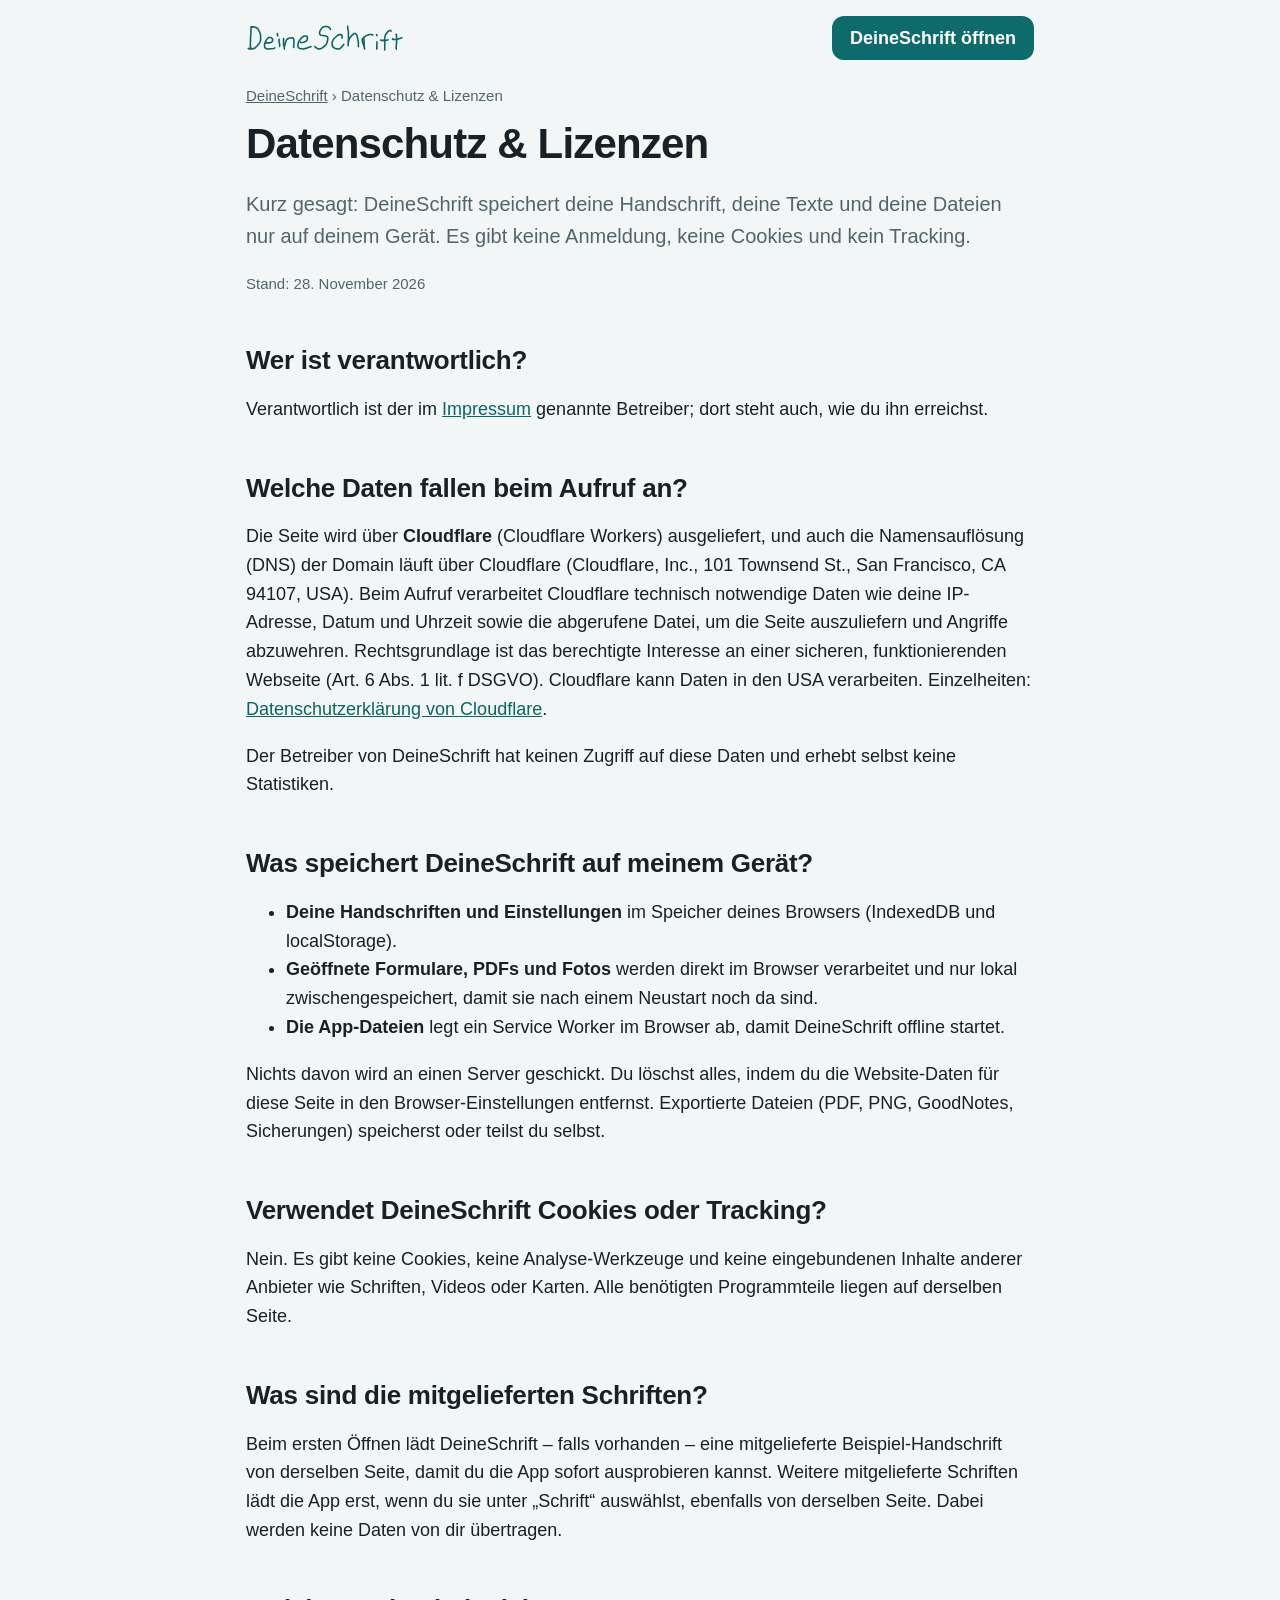
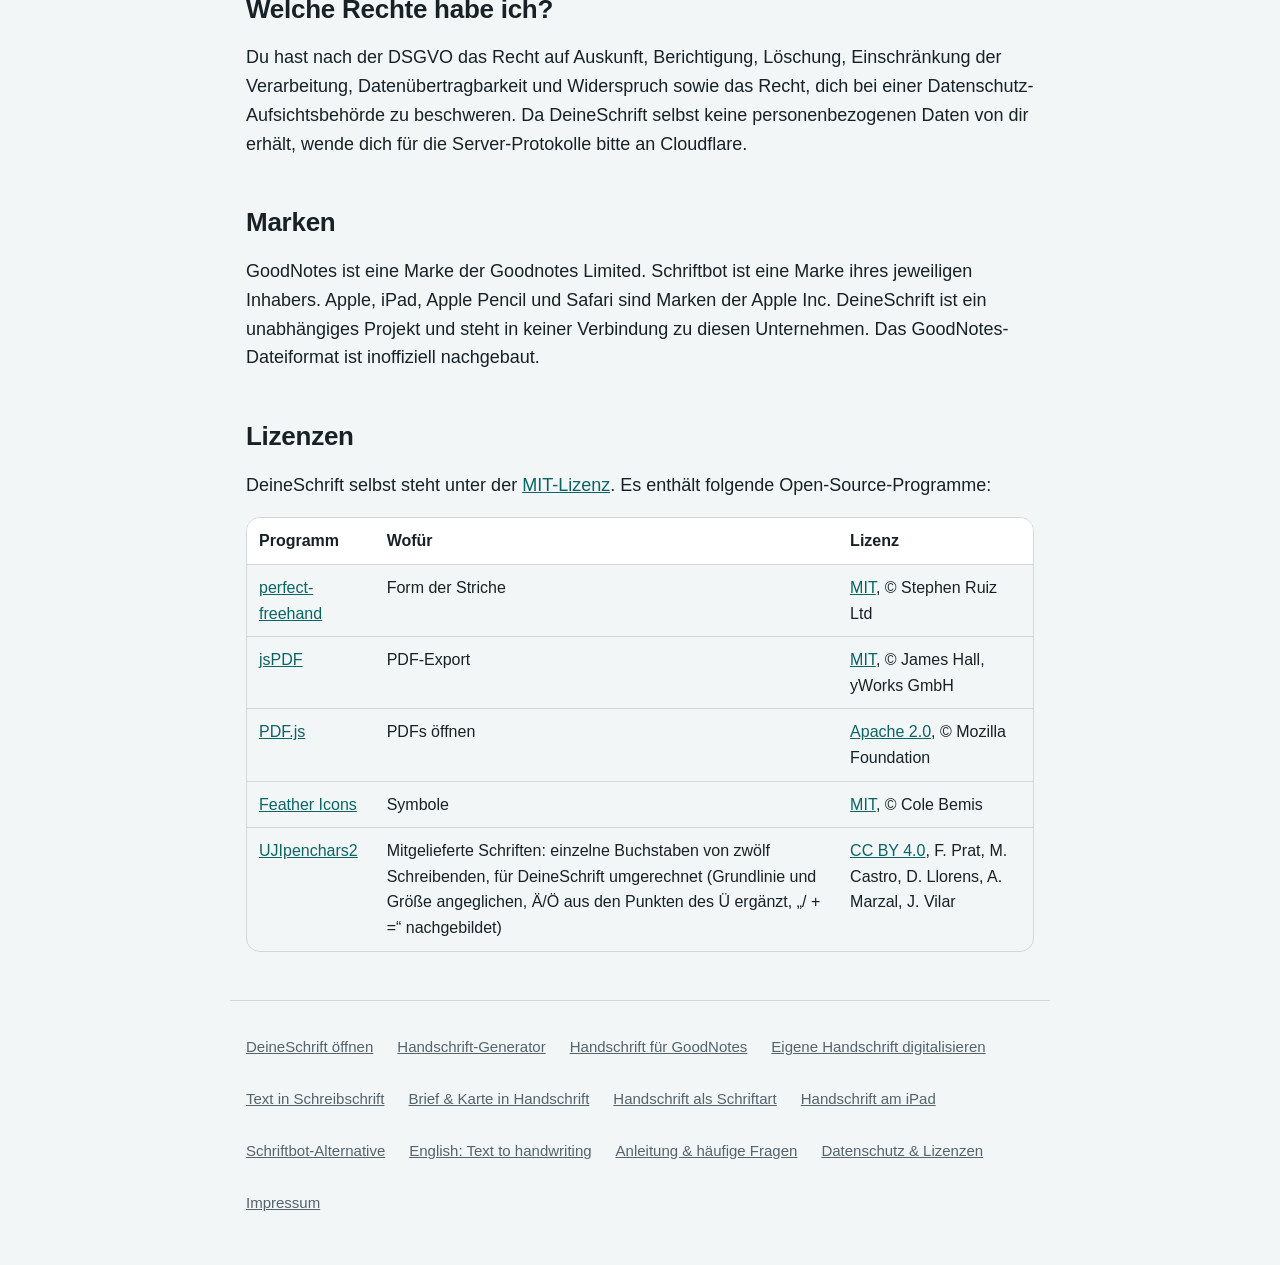
==== datenschutz.html @ 7032df58 "SEO/AEO/GEO: Themenseiten Schriftbot-Alternative, Schreibschrift, Brief & Karte, Schriftart, iPad, e" ====
<!doctype html>
<html lang="de">
<head>
  <meta charset="utf-8">
  <script>/* Nur eine Adresse: www leitet auf die Hauptadresse um (sonst getrennte Speicher für Schrift und Einstellungen) */
    if (location.hostname === 'www.deineschrift.de') location.replace('https://deineschrift.de' + location.pathname + location.search + location.hash);</script>
  <meta name="viewport" content="width=device-width, initial-scale=1, viewport-fit=cover">
  <title>Datenschutz &amp; Lizenzen – DeineSchrift</title>
  <meta name="description" content="Datenschutzerklärung und Lizenzen von DeineSchrift: keine Cookies, kein Tracking, Handschrift und Texte bleiben auf deinem Gerät.">
  <link rel="canonical" href="https://deineschrift.de/datenschutz">
  <meta name="theme-color" content="#ffffff">
  <script>try { if (localStorage.getItem('theme') === 'dark') document.documentElement.dataset.theme = 'dark'; } catch (e) {}</script>
  <link rel="icon" href="icons/icon-192.png">
  <link rel="stylesheet" href="css/seite.css">
</head>
<body>
  <header class="top">
    <a class="logo" href="./"><svg class="logo-hw" viewBox="0 0 115.4 20.5" role="img" aria-label="DeineSchrift"><path d="M3.9 1.9L3.6 2.2L3.9 1.9L3.6 2.2L3.5 3.3L3.5 6.9L3.2 9.5L3 17.8L3.1 18L3 17.8L3.1 18L3.3 17.8L3.4 17.1M4.7 2.3L4.4 2.1L5.4 2.1L7.2 2.6L8.4 3.3L9.1 4.4L10.1 6.5L10.5 7.8L10.6 11.7L10.2 12.9L9.5 14.2L7.8 16.3L6.5 17.5L4.4 18.3L2.1 18.3L2.5 18.3L1.9 18.2L1.5 17.9M14.2 14.2L14.5 13.8L14.2 14.2L14.5 13.8L17.4 13.8L18.8 13.2L18.5 13.3L19.4 12.3L19.2 12.5L19.4 11.2L18.5 10.1L17.9 9.9L16.7 9.9L16.2 10.1L15.2 11.1L14.2 12.7L14.5 12.5L14.2 12.7L13.4 15L13.5 17.1L13.9 17.6L15.1 18.2L15.8 18.3L20.4 17.9L20.9 17.4M24.2 11.2L24 11.6L24 12.5L24.1 11.4L24 12.7L24.5 14.8L24.5 16.5M23.1 8.7L22.8 7.5L22.8 7L23 8.3L22.8 6.9M27.3 11.2L27.4 10.6L27.3 15.2L27.9 16.9L27.9 18.3L27.9 16.7L29.2 12.3L29.7 11.4L30.5 10.7L30.3 11L31.1 10.5L32.5 10.2L33.9 10.1L34.4 10.4L34.8 10.9L35 13.7L34.7 16.9L34.9 17.1M39.7 13.2L39.8 13.4L40.1 13.5L41.6 13.6L41.1 13.5L42.1 13.4L43.7 12.7L44.2 12.2L44.7 11.2L44.8 9.6L44.4 9.1L44.6 9.2L43.7 8.8L42.5 8.8L41.7 9.2L40.3 10.4L39 12L38.4 12.9L37.8 15.2L37.8 15.9L37.8 15.2L37.8 15.9L38.2 17.1L39.2 18L41.6 18.3L44.1 17.8L42.8 18.1L46.6 16.9L47.5 16.5M61.7 4L61.4 3.2L60.9 2.6L59.2 1.8L57.8 1.8L56.9 2L55.9 2.4L55.4 2.9L54 5.2L53.7 6.2L53.7 7.3L53.7 7L54 7.7L54.2 7.8L53.9 7.5L54.8 8.3L58.5 8.8L59.5 9.4L59.7 10L59.5 9.7L59.7 10L59.7 11.5L59.2 13.5L58.8 14.6L58 15.6L55.7 17.5L54.3 18.2L53 18.3L52.5 18.2L50.5 16.9L50.3 16.4M70.2 10.4L70.2 8.3L69.8 8L69.2 7.7L69.3 7.8L68.1 7.7L66.8 8.4L64.2 10.8L63.6 11.7L62.9 13.4L63 16L63 15.7L63.5 16.8L64.7 17.7L66.8 18.3L66.5 18.2L67.9 18.3L68.6 18.1L69.2 17.6L70.5 16.2L71.5 14.9M74.3 1.5L74.3 2.7L74.8 5.4L74.9 7.5L74.8 7L74.9 11.1L74.6 13.6L74.7 13.3L74.6 15.9L74.6 14.8L74.9 12.7L75.7 10.5L76.4 9.4L78.3 7.5L79.2 7L80 7L80.8 7.7L81.6 10.5L82.1 13.3L82.2 16.6M85.9 9.7L86.3 11.7L86.5 17.7L86.7 18.3L86.5 17.1L85 12.8L85.2 13.3L84.9 11.4L85.3 10.6L86.6 9.4L88 8.5L90.1 7.8L89.7 7.9L90.5 7.7L92 7.7L92.7 8M95.7 13.1L95.6 18.3L95.8 17.5M95.7 8.6L95.7 8.1L95.6 7.8L95.7 8.2L95.6 7.8L95.5 8M106 5.3L106 5L105.8 4.9L106 5.2L106 5L105.7 4.7L104.8 4.8L103.5 5.8L101.9 8L101.3 11.2L101.5 15.4L101.4 19M98.5 11.8L99.1 12L102.4 12L103.9 11.5M109.7 7.7L109.8 7.5L109.7 7.7L109.8 7.5L109.9 7.5L110.1 9.8L110.1 14.4L109.8 16.3L109.8 18L110 18.3M107.3 10.7L107.1 11.1L107.2 10.8L107.1 11.1L107.6 11.4L109.6 11.4L109.1 11.4L110.4 11.3L113.9 10.1" fill="none" stroke="currentColor" stroke-width="1.15" stroke-linecap="round" stroke-linejoin="round"/></svg></a>
    <a class="cta" href="./">DeineSchrift öffnen</a>
  </header>

  <main>
    <nav class="crumbs" aria-label="Pfad"><a href="./">DeineSchrift</a> › Datenschutz &amp; Lizenzen</nav>
    <h1>Datenschutz &amp; Lizenzen</h1>
    <p class="lead">Kurz gesagt: DeineSchrift speichert deine Handschrift, deine Texte und deine Dateien nur auf deinem Gerät. Es gibt keine Anmeldung, keine Cookies und kein Tracking.</p>
    <p class="stand">Stand: 28. November 2026</p>

    <h2 id="verantwortlich">Wer ist verantwortlich?</h2>
    <p>Verantwortlich ist der im <a href="impressum">Impressum</a> genannte Betreiber; dort steht auch, wie du ihn erreichst.</p>

    <h2 id="hosting">Welche Daten fallen beim Aufruf an?</h2>
    <p>Die Seite wird über <strong>Cloudflare</strong> (Cloudflare Workers) ausgeliefert, und auch die Namensauflösung (DNS) der Domain läuft über Cloudflare (Cloudflare, Inc., 101 Townsend St., San Francisco, CA 94107, USA). Beim Aufruf verarbeitet Cloudflare technisch notwendige Daten wie deine IP-Adresse, Datum und Uhrzeit sowie die abgerufene Datei, um die Seite auszuliefern und Angriffe abzuwehren. Rechtsgrundlage ist das berechtigte Interesse an einer sicheren, funktionierenden Webseite (Art. 6 Abs. 1 lit. f DSGVO). Cloudflare kann Daten in den USA verarbeiten. Einzelheiten: <a href="https://www.cloudflare.com/privacypolicy/">Datenschutzerklärung von Cloudflare</a>.</p>
    <p>Der Betreiber von DeineSchrift hat keinen Zugriff auf diese Daten und erhebt selbst keine Statistiken.</p>

    <h2 id="geraet">Was speichert DeineSchrift auf meinem Gerät?</h2>
    <ul>
      <li><strong>Deine Handschriften und Einstellungen</strong> im Speicher deines Browsers (IndexedDB und localStorage).</li>
      <li><strong>Geöffnete Formulare, PDFs und Fotos</strong> werden direkt im Browser verarbeitet und nur lokal zwischengespeichert, damit sie nach einem Neustart noch da sind.</li>
      <li><strong>Die App-Dateien</strong> legt ein Service Worker im Browser ab, damit DeineSchrift offline startet.</li>
    </ul>
    <p>Nichts davon wird an einen Server geschickt. Du löschst alles, indem du die Website-Daten für diese Seite in den Browser-Einstellungen entfernst. Exportierte Dateien (PDF, PNG, GoodNotes, Sicherungen) speicherst oder teilst du selbst.</p>

    <h2 id="cookies">Verwendet DeineSchrift Cookies oder Tracking?</h2>
    <p>Nein. Es gibt keine Cookies, keine Analyse-Werkzeuge und keine eingebundenen Inhalte anderer Anbieter wie Schriften, Videos oder Karten. Alle benötigten Programmteile liegen auf derselben Seite.</p>

    <h2 id="demo">Was sind die mitgelieferten Schriften?</h2>
    <p>Beim ersten Öffnen lädt DeineSchrift – falls vorhanden – eine mitgelieferte Beispiel-Handschrift von derselben Seite, damit du die App sofort ausprobieren kannst. Weitere mitgelieferte Schriften lädt die App erst, wenn du sie unter „Schrift“ auswählst, ebenfalls von derselben Seite. Dabei werden keine Daten von dir übertragen.</p>

    <h2 id="rechte">Welche Rechte habe ich?</h2>
    <p>Du hast nach der DSGVO das Recht auf Auskunft, Berichtigung, Löschung, Einschränkung der Verarbeitung, Datenübertragbarkeit und Widerspruch sowie das Recht, dich bei einer Datenschutz-Aufsichtsbehörde zu beschweren. Da DeineSchrift selbst keine personenbezogenen Daten von dir erhält, wende dich für die Server-Protokolle bitte an Cloudflare.</p>

    <h2 id="marken">Marken</h2>
    <p>GoodNotes ist eine Marke der Goodnotes Limited. Schriftbot ist eine Marke ihres jeweiligen Inhabers. Apple, iPad, Apple Pencil und Safari sind Marken der Apple Inc. DeineSchrift ist ein unabhängiges Projekt und steht in keiner Verbindung zu diesen Unternehmen. Das GoodNotes-Dateiformat ist inoffiziell nachgebaut.</p>

    <h2 id="lizenzen">Lizenzen</h2>
    <p>DeineSchrift selbst steht unter der <a href="LICENSE">MIT-Lizenz</a>. Es enthält folgende Open-Source-Programme:</p>
    <div class="tabelle" role="region" aria-label="Tabelle, seitlich scrollbar" tabindex="0">
      <table>
        <thead><tr><th scope="col">Programm</th><th scope="col">Wofür</th><th scope="col">Lizenz</th></tr></thead>
        <tbody>
          <tr><td><a href="https://github.com/steveruizok/perfect-freehand">perfect-freehand</a></td><td>Form der Striche</td><td><a href="vendor/perfect-freehand.LICENSE">MIT</a>, © Stephen Ruiz Ltd</td></tr>
          <tr><td><a href="https://github.com/parallax/jsPDF">jsPDF</a></td><td>PDF-Export</td><td><a href="vendor/jspdf.LICENSE">MIT</a>, © James Hall, yWorks GmbH</td></tr>
          <tr><td><a href="https://github.com/mozilla/pdf.js">PDF.js</a></td><td>PDFs öffnen</td><td><a href="vendor/pdfjs/LICENSE">Apache 2.0</a>, © Mozilla Foundation</td></tr>
          <tr><td><a href="https://feathericons.com">Feather Icons</a></td><td>Symbole</td><td><a href="vendor/feather-icons.LICENSE">MIT</a>, © Cole Bemis</td></tr>
          <tr><td><a href="https://doi.org/10.24432/C5FG8S">UJIpenchars2</a></td><td>Mitgelieferte Schriften: einzelne Buchstaben von zwölf Schreibenden, für DeineSchrift umgerechnet (Grundlinie und Größe angeglichen, Ä/Ö aus den Punkten des Ü ergänzt, „/ + =“ nachgebildet)</td><td><a href="https://creativecommons.org/licenses/by/4.0/deed.de">CC BY 4.0</a>, F. Prat, M. Castro, D. Llorens, A. Marzal, J. Vilar</td></tr>
        </tbody>
      </table>
    </div>
  </main>

  <footer>
    <a href="./">DeineSchrift öffnen</a>
    <a href="handschrift-generator">Handschrift-Generator</a>
    <a href="goodnotes-handschrift">Handschrift für GoodNotes</a>
    <a href="eigene-handschrift-digitalisieren">Eigene Handschrift digitalisieren</a>
    <a href="text-in-schreibschrift">Text in Schreibschrift</a>
    <a href="handschriftlicher-brief">Brief &amp; Karte in Handschrift</a>
    <a href="handschrift-schriftart">Handschrift als Schriftart</a>
    <a href="handschrift-ipad">Handschrift am iPad</a>
    <a href="schriftbot-alternative">Schriftbot-Alternative</a>
    <a href="en/text-to-handwriting">English: Text to handwriting</a>
    <a href="anleitung">Anleitung &amp; häufige Fragen</a>
    <a href="datenschutz">Datenschutz &amp; Lizenzen</a>
    <a href="impressum">Impressum</a>
  </footer>
</body>
</html>
---- css/seite.css ----
/* Textseiten (Anleitung, Datenschutz): gleiche Farben wie die App, gut lesbar. */
/* Farben wie die App („Petrol“); dunkel nur, wenn in der App der Schalter auf Dunkel steht */
:root {
  --bg: #f3f6f7; --panel: #ffffff; --surface: #ffffff; --border: rgba(23, 33, 38, 0.14);
  --ink: #172126; --muted: #53646d; --accent: #0b6464; --accent-fill: #0e6b6b; --accent-grad: var(--accent-fill); --on-accent: #ffffff;
  color-scheme: light;
}
:root[data-theme="dark"] {
  --bg: #1a1f22; --panel: #23292c; --surface: #23292c; --border: rgba(233, 238, 240, 0.14); --ink: #e9eef0; --muted: #a2b1b8;
  --accent: #5cc2bb; --accent-fill: #5cc2bb; --on-accent: #0b1a1a; color-scheme: dark;
}
* { box-sizing: border-box; }
html { -webkit-text-size-adjust: 100%; }
body {
  margin: 0; background: var(--bg); color: var(--ink);
  font: 18px/1.6 -apple-system, BlinkMacSystemFont, "SF Pro Text", "Segoe UI", sans-serif;
  padding: env(safe-area-inset-top) env(safe-area-inset-right) env(safe-area-inset-bottom) env(safe-area-inset-left);
}
a { color: var(--accent); }
a:focus-visible { outline: 2px solid var(--accent); outline-offset: 2px; border-radius: 4px; }
.top { display: flex; align-items: center; justify-content: space-between; gap: 16px; max-width: 820px; margin: 0 auto; padding: 16px; }
.logo { display: inline-flex; align-items: center; gap: 10px; color: var(--ink); font-weight: 700; font-size: 19px; text-decoration: none; }
.logo img { width: 34px; height: 34px; border-radius: 50%; }
.cta {
  display: inline-flex; align-items: center; min-height: 44px; padding: 0 18px; border-radius: 12px;
  background: var(--accent-grad); color: var(--on-accent); font-weight: 600; text-decoration: none; white-space: nowrap;
}
main { max-width: 820px; margin: 0 auto; padding: 8px 16px 48px; overflow-wrap: anywhere; }
main table { overflow-wrap: normal; }
nav.crumbs { font-size: 15px; color: var(--muted); }
nav.crumbs a { color: var(--muted); }
h1 { font-size: clamp(30px, 5vw, 42px); line-height: 1.15; letter-spacing: -0.02em; margin: 12px 0 16px; }
h2 { font-size: 26px; line-height: 1.25; margin: 48px 0 12px; letter-spacing: -0.01em; }
h3 { font-size: 20px; margin: 28px 0 8px; }
p, li { color: var(--ink); }
.lead { font-size: 20px; color: var(--muted); }
.stand { font-size: 15px; color: var(--muted); }
.kasten { padding: 16px 20px; border-radius: 14px; background: var(--surface); border: 1px solid var(--border); }
ol.schritte { padding-left: 0; list-style: none; counter-reset: s; display: grid; gap: 12px; }
ol.schritte > li { counter-increment: s; position: relative; padding: 14px 16px 14px 60px; border-radius: 14px; background: var(--surface); border: 1px solid var(--border); }
ol.schritte > li::before {
  content: counter(s); position: absolute; left: 16px; top: 14px; width: 30px; height: 30px; border-radius: 50%;
  display: grid; place-items: center; background: var(--accent-grad); color: var(--on-accent); font-weight: 700; font-size: 16px;
}
.tabelle { overflow-x: auto; border: 1px solid var(--border); border-radius: 14px; }
table { width: 100%; min-width: 560px; border-collapse: collapse; font-size: 16px; }
th, td { padding: 10px 12px; text-align: left; vertical-align: top; border-bottom: 1px solid var(--border); }
thead th { background: var(--surface); }
tbody tr:last-child td, tbody tr:last-child th { border-bottom: 0; }
details.frage { border-bottom: 1px solid var(--border); }
footer { max-width: 820px; margin: 0 auto; padding: 24px 16px 40px; border-top: 1px solid var(--border); display: flex; flex-wrap: wrap; gap: 8px 24px; font-size: 15px; }
footer a { color: var(--muted); display: inline-flex; align-items: center; min-height: 44px; }
code { font-size: 0.9em; padding: 1px 5px; border-radius: 6px; background: var(--surface); border: 1px solid var(--border); }

/* Werbeplatz (vorbereitet, standardmäßig verborgen) */
.ad-slot:not([hidden]) { display: block; max-width: 728px; min-height: 100px; margin: 32px auto; }

/* Logo in echter Handschrift */
.logo-hw { height: 28px; width: 158px; color: var(--accent, #0b6464); }

/* Kurz gesagt: Antwort in Stichpunkten oben auf Themenseiten (für Leser und KI-Antworten) */
.kurz { margin: 20px 0 8px; padding: 14px 18px; border-radius: 14px; background: var(--surface); border: 1px solid var(--border); }
.kurz strong { display: block; margin-bottom: 4px; }
.kurz ul { margin: 0; padding-left: 20px; }
.kurz li { margin: 2px 0; }
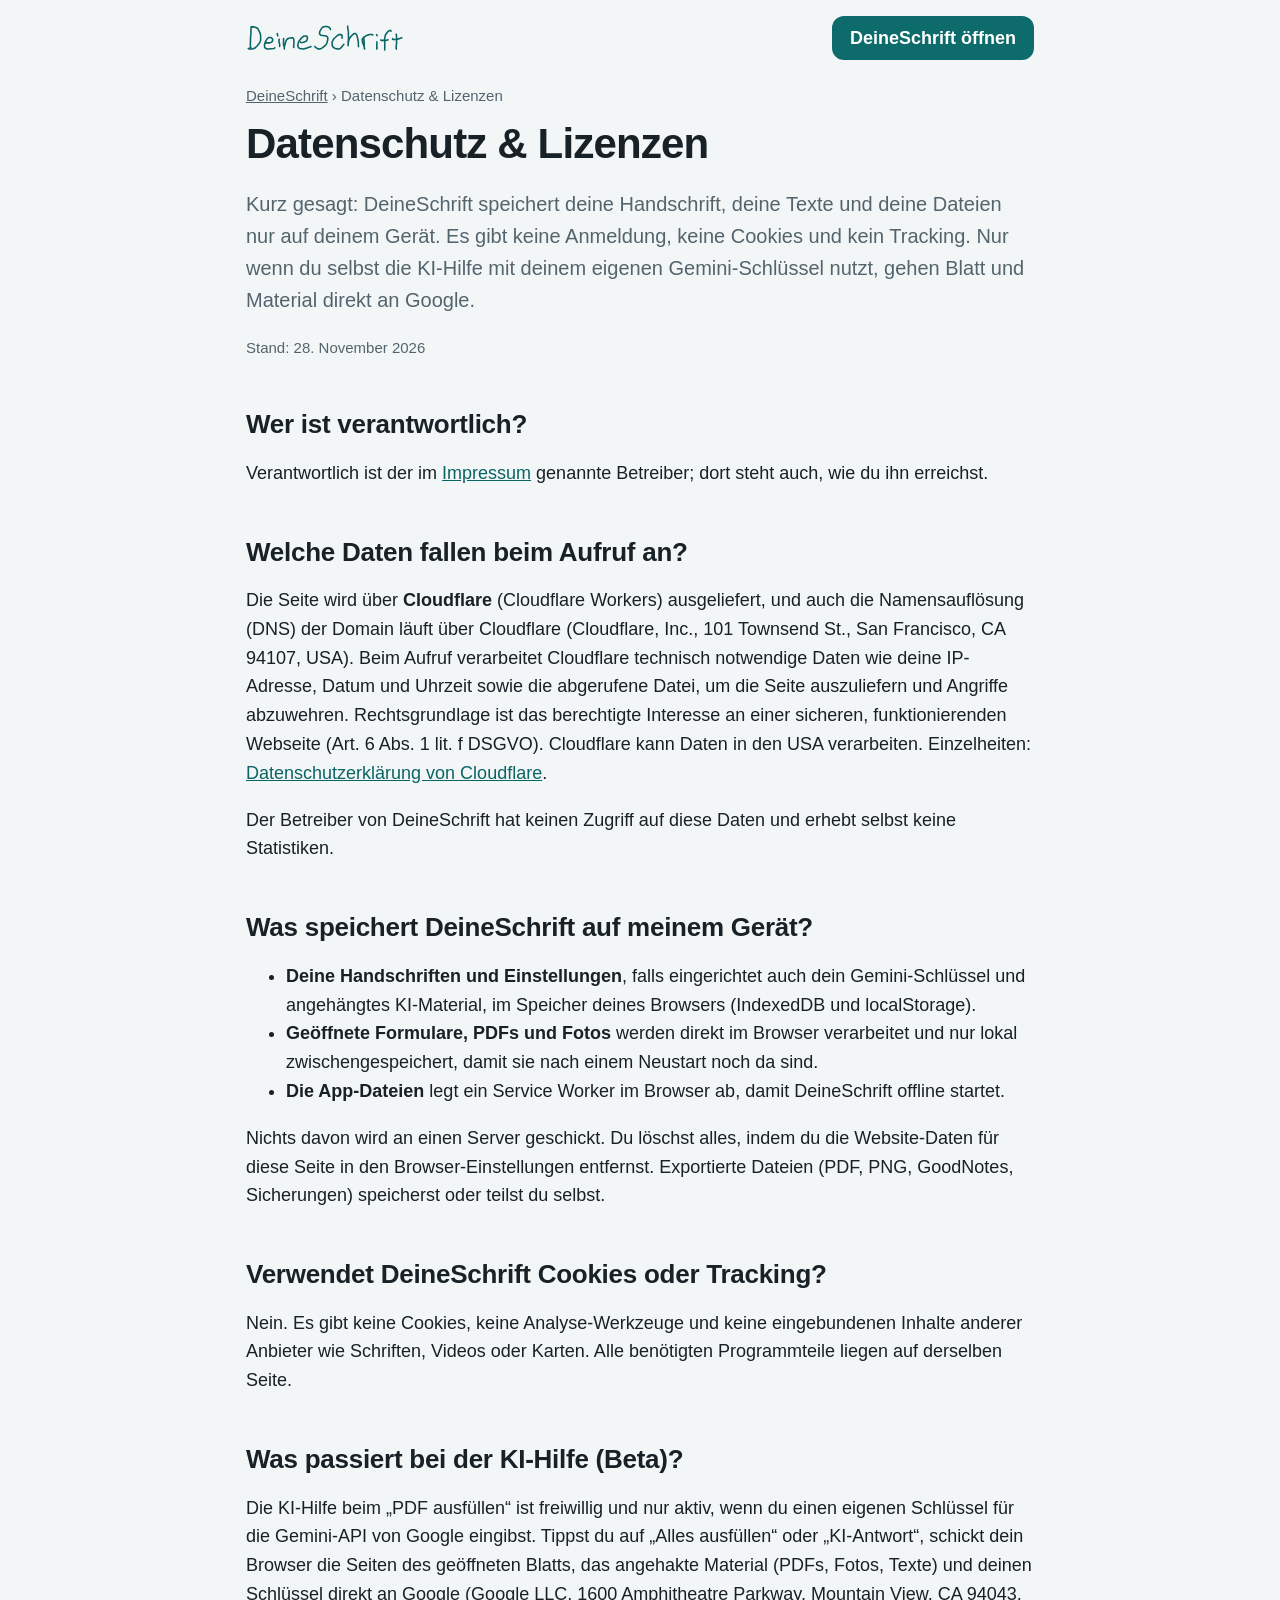
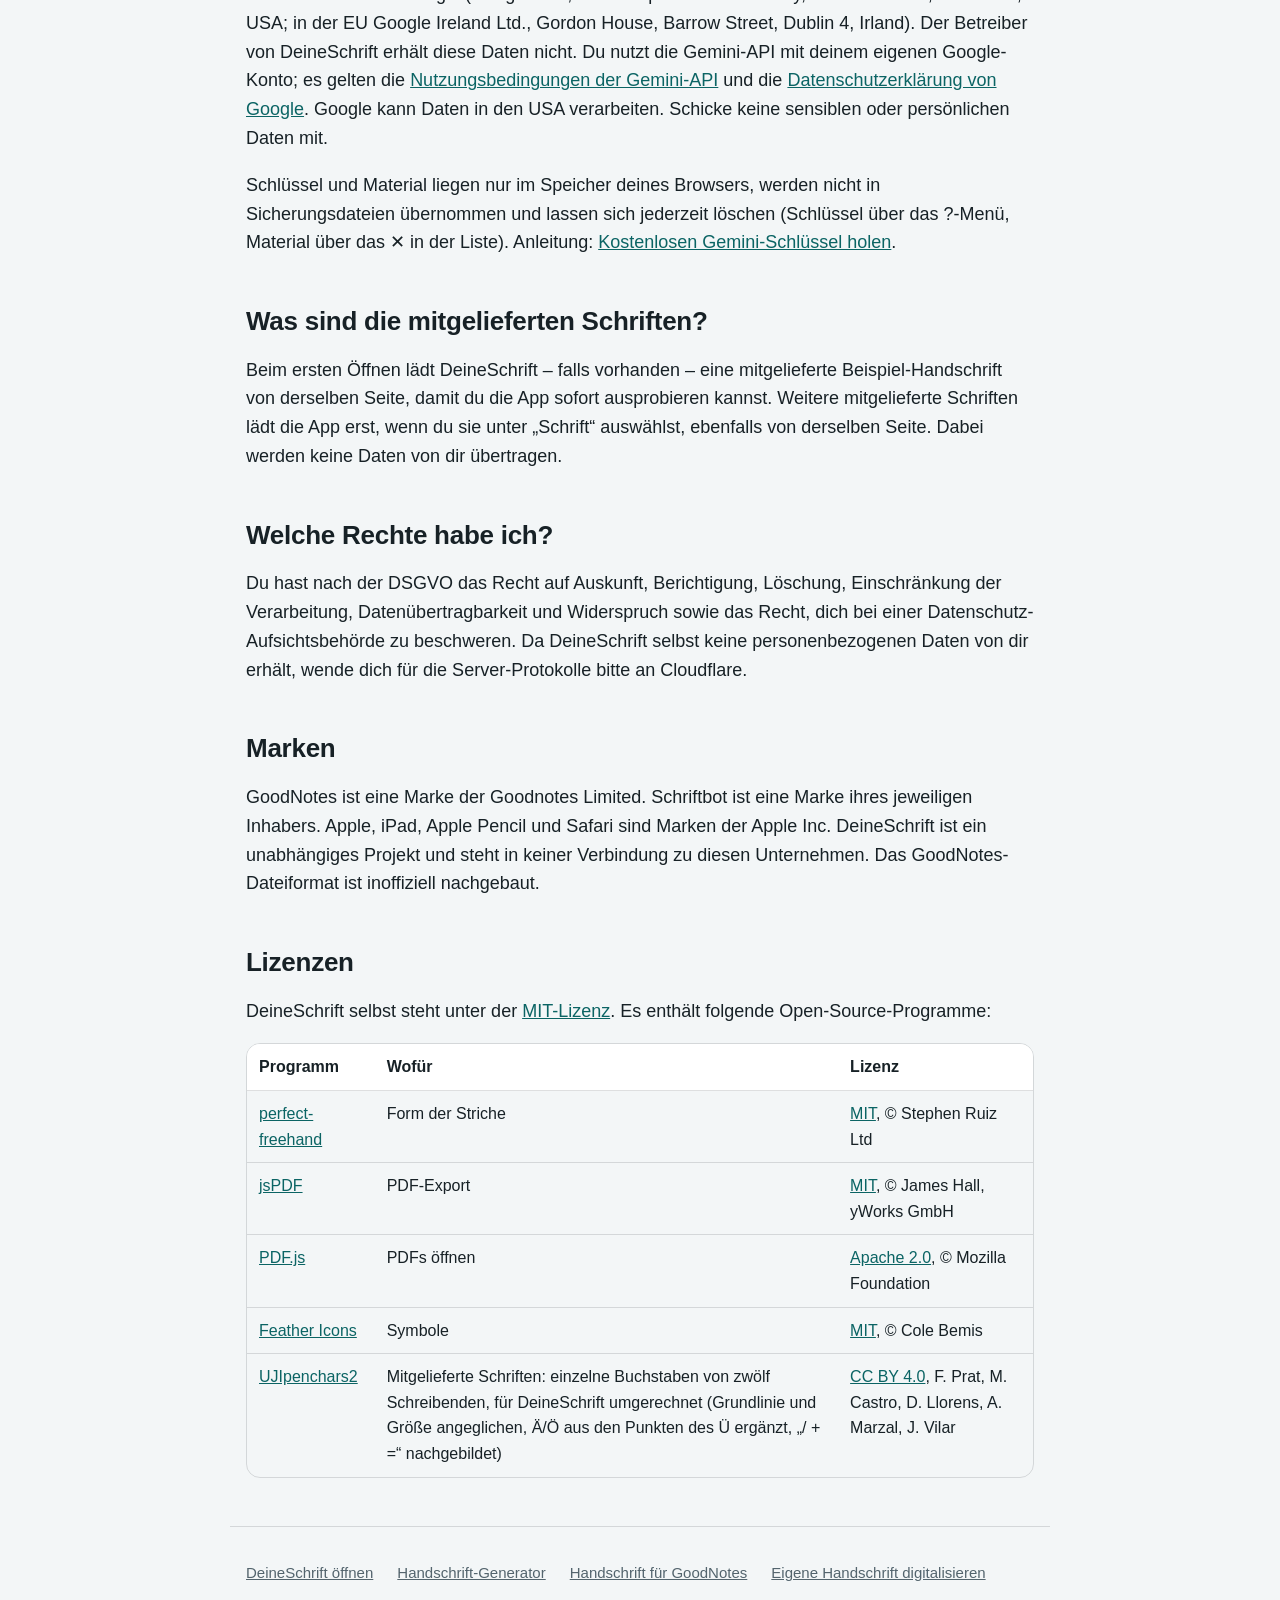
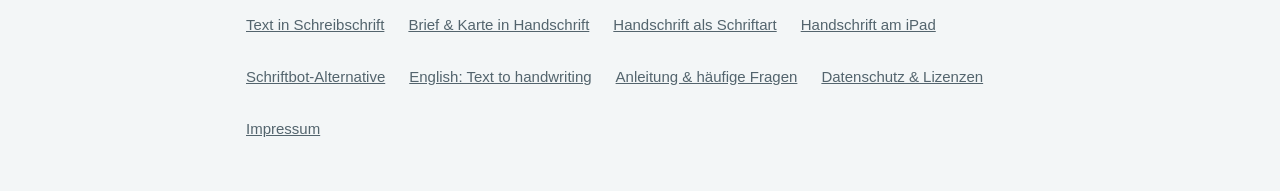
==== commit 9b7cfb8c: "PDF ausfüllen: KI-Hilfe (Beta) mit eigenem Gemini-Schlüssel – Alles ausfüllen und Antwort je Feld, M" ====
--- a/datenschutz.html
+++ b/datenschutz.html
@@ -22,7 +22,7 @@
   <main>
     <nav class="crumbs" aria-label="Pfad"><a href="./">DeineSchrift</a> › Datenschutz &amp; Lizenzen</nav>
     <h1>Datenschutz &amp; Lizenzen</h1>
-    <p class="lead">Kurz gesagt: DeineSchrift speichert deine Handschrift, deine Texte und deine Dateien nur auf deinem Gerät. Es gibt keine Anmeldung, keine Cookies und kein Tracking.</p>
+    <p class="lead">Kurz gesagt: DeineSchrift speichert deine Handschrift, deine Texte und deine Dateien nur auf deinem Gerät. Es gibt keine Anmeldung, keine Cookies und kein Tracking. Nur wenn du selbst die KI-Hilfe mit deinem eigenen Gemini-Schlüssel nutzt, gehen Blatt und Material direkt an Google.</p>
     <p class="stand">Stand: 28. November 2026</p>
 
     <h2 id="verantwortlich">Wer ist verantwortlich?</h2>
@@ -34,7 +34,7 @@
 
     <h2 id="geraet">Was speichert DeineSchrift auf meinem Gerät?</h2>
     <ul>
-      <li><strong>Deine Handschriften und Einstellungen</strong> im Speicher deines Browsers (IndexedDB und localStorage).</li>
+      <li><strong>Deine Handschriften und Einstellungen</strong>, falls eingerichtet auch dein Gemini-Schlüssel und angehängtes KI-Material, im Speicher deines Browsers (IndexedDB und localStorage).</li>
       <li><strong>Geöffnete Formulare, PDFs und Fotos</strong> werden direkt im Browser verarbeitet und nur lokal zwischengespeichert, damit sie nach einem Neustart noch da sind.</li>
       <li><strong>Die App-Dateien</strong> legt ein Service Worker im Browser ab, damit DeineSchrift offline startet.</li>
     </ul>
@@ -42,6 +42,10 @@
 
     <h2 id="cookies">Verwendet DeineSchrift Cookies oder Tracking?</h2>
     <p>Nein. Es gibt keine Cookies, keine Analyse-Werkzeuge und keine eingebundenen Inhalte anderer Anbieter wie Schriften, Videos oder Karten. Alle benötigten Programmteile liegen auf derselben Seite.</p>
+
+    <h2 id="ki">Was passiert bei der KI-Hilfe (Beta)?</h2>
+    <p>Die KI-Hilfe beim „PDF ausfüllen“ ist freiwillig und nur aktiv, wenn du einen eigenen Schlüssel für die Gemini-API von Google eingibst. Tippst du auf „Alles ausfüllen“ oder „KI-Antwort“, schickt dein Browser die Seiten des geöffneten Blatts, das angehakte Material (PDFs, Fotos, Texte) und deinen Schlüssel direkt an Google (Google LLC, 1600 Amphitheatre Parkway, Mountain View, CA 94043, USA; in der EU Google Ireland Ltd., Gordon House, Barrow Street, Dublin 4, Irland). Der Betreiber von DeineSchrift erhält diese Daten nicht. Du nutzt die Gemini-API mit deinem eigenen Google-Konto; es gelten die <a href="https://ai.google.dev/gemini-api/terms">Nutzungsbedingungen der Gemini-API</a> und die <a href="https://policies.google.com/privacy">Datenschutzerklärung von Google</a>. Google kann Daten in den USA verarbeiten. Schicke keine sensiblen oder persönlichen Daten mit.</p>
+    <p>Schlüssel und Material liegen nur im Speicher deines Browsers, werden nicht in Sicherungsdateien übernommen und lassen sich jederzeit löschen (Schlüssel über das ?-Menü, Material über das ✕ in der Liste). Anleitung: <a href="gemini-schluessel">Kostenlosen Gemini-Schlüssel holen</a>.</p>
 
     <h2 id="demo">Was sind die mitgelieferten Schriften?</h2>
     <p>Beim ersten Öffnen lädt DeineSchrift – falls vorhanden – eine mitgelieferte Beispiel-Handschrift von derselben Seite, damit du die App sofort ausprobieren kannst. Weitere mitgelieferte Schriften lädt die App erst, wenn du sie unter „Schrift“ auswählst, ebenfalls von derselben Seite. Dabei werden keine Daten von dir übertragen.</p>
